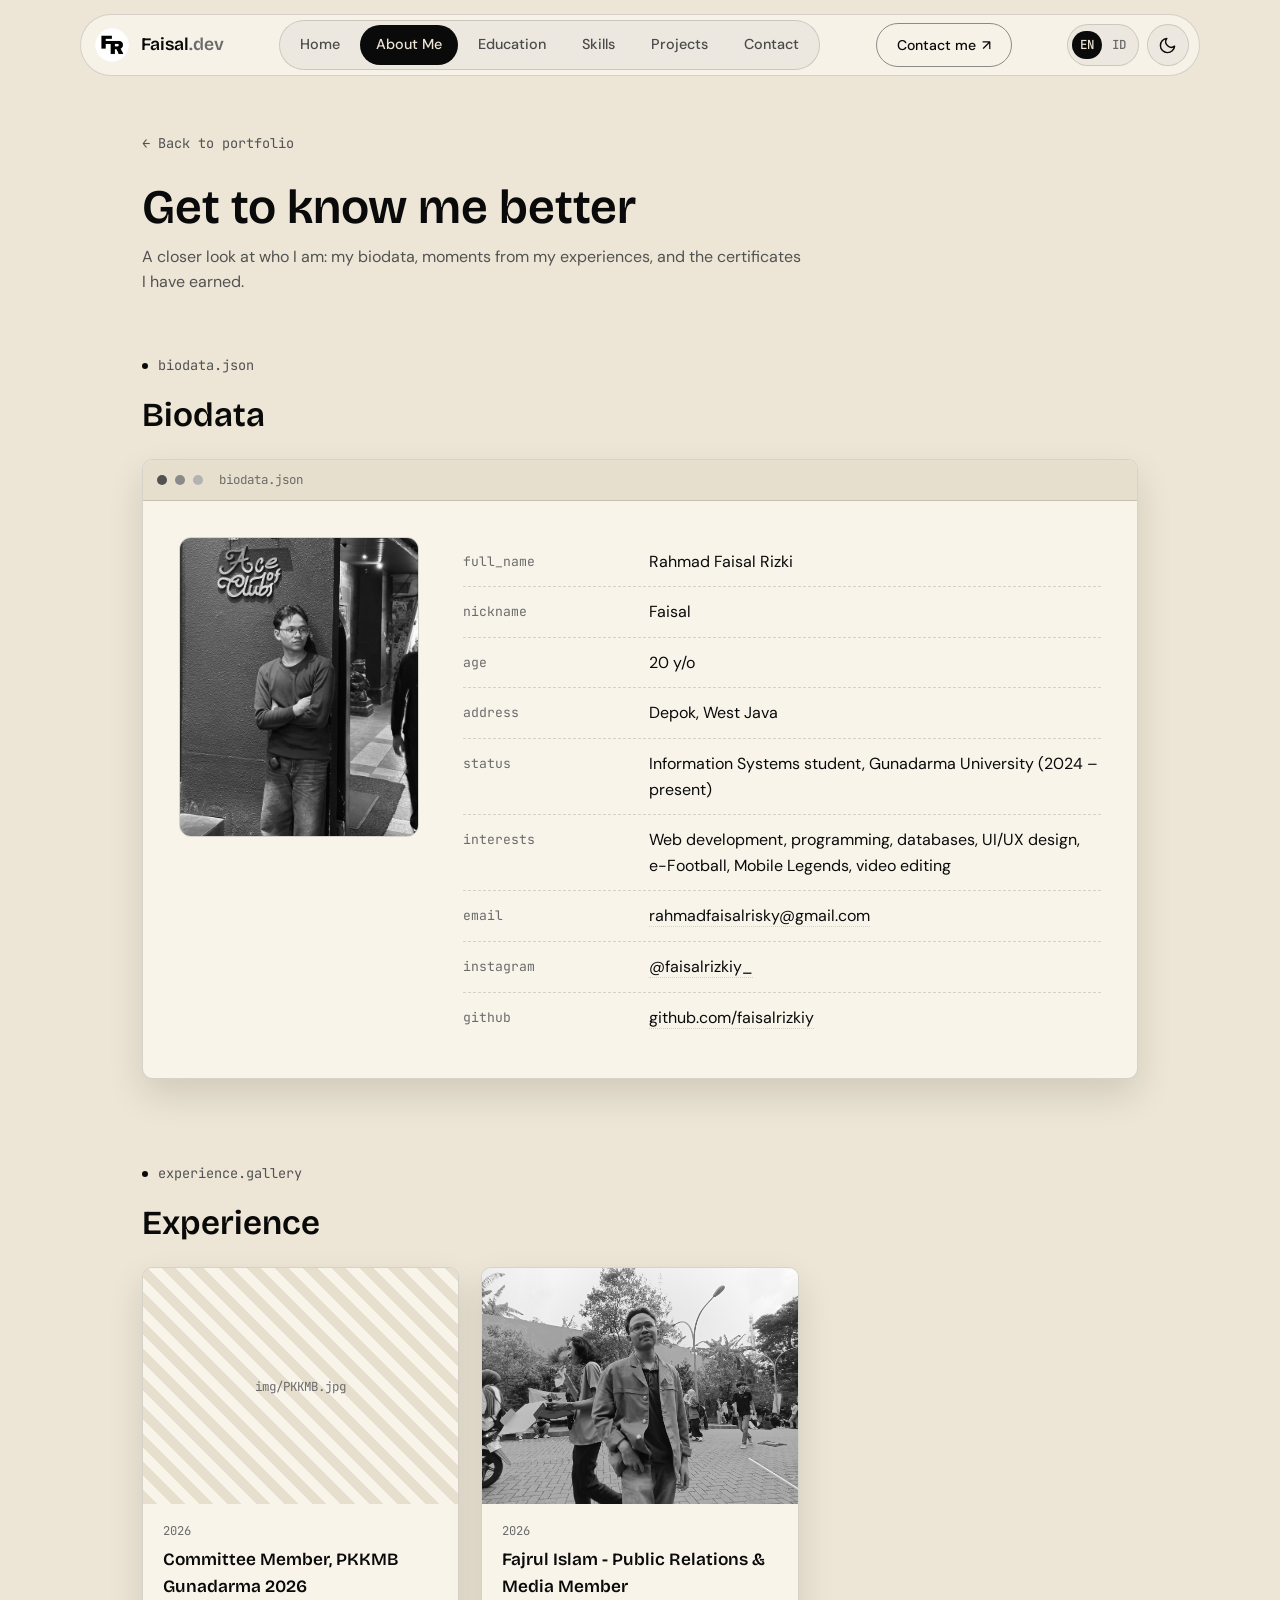
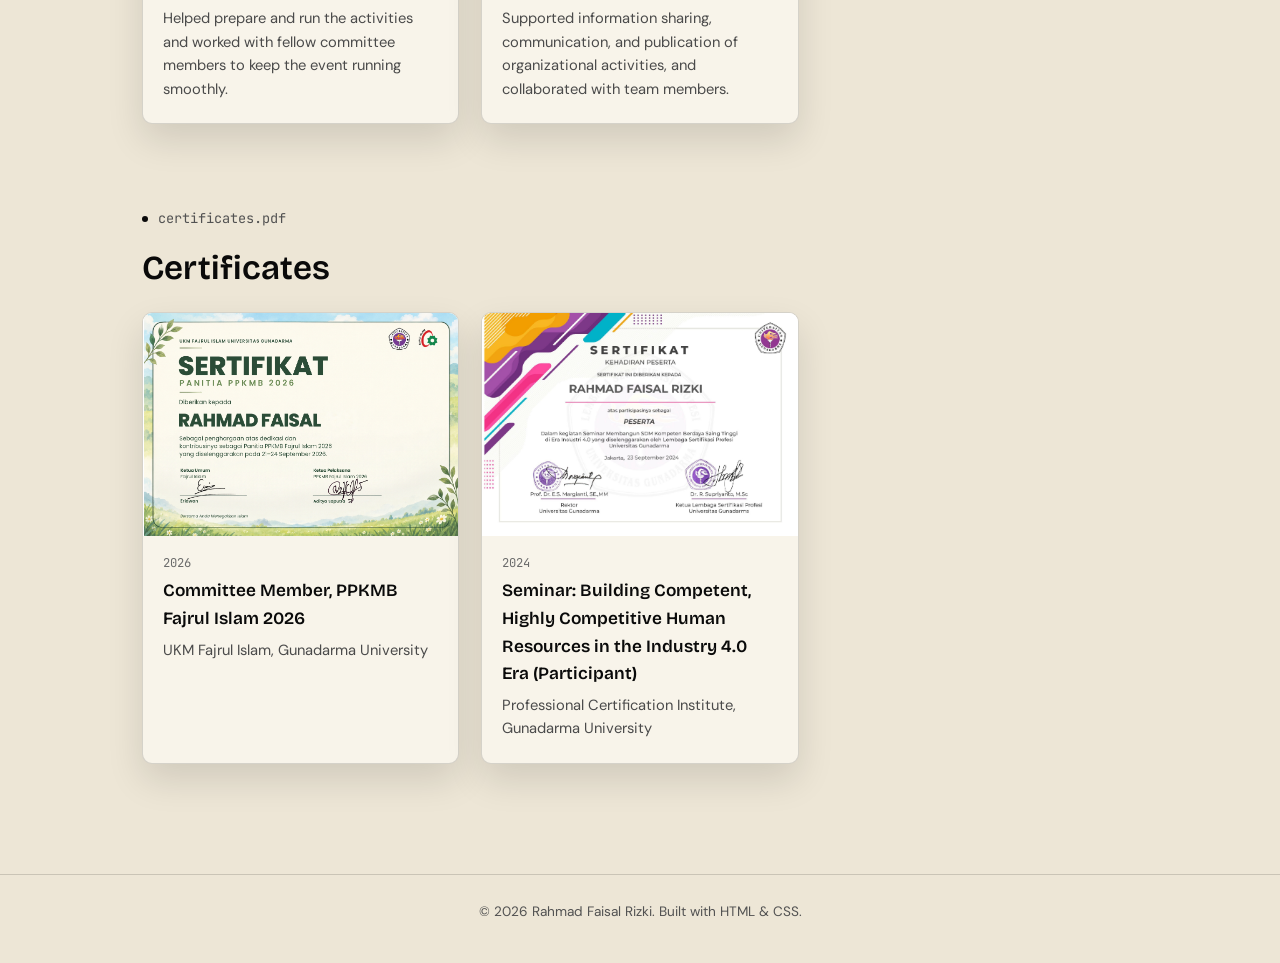
==== about.html @ e4a448b3 "Add files via upload" ====
<!DOCTYPE html>
<html lang="en" data-title-key="title.about">

<head>
    <meta charset="UTF-8">
    <meta name="viewport" content="width=device-width, initial-scale=1.0">
    <meta name="description"
        content="Get to know Rahmad Faisal Rizki better: biodata, experience photos, and certificates."
        data-i18n-content="meta.about">
    <title>About Faisal — Biodata, Experience &amp; Certificates</title>
    <link rel="preconnect" href="https://fonts.googleapis.com">
    <link rel="preconnect" href="https://fonts.gstatic.com" crossorigin>
    <link
        href="https://fonts.googleapis.com/css2?family=Bricolage+Grotesque:opsz,wght@12..96,600&family=DM+Sans:wght@400;500;600&family=JetBrains+Mono:wght@400;500&display=swap"
        rel="stylesheet">
    <link rel="icon" type="image/png" href="img/logo.png">
    <link rel="stylesheet" href="style.css">
    <script src="site.js"></script>
</head>

<body>
    <header id="siteHeader">
        <a href="index.html#home" class="logo" aria-label="Faisal.dev - back to home" data-i18n-aria="logo.homeAria">
            <img class="logo-mark" src="img/logo.png" alt="" width="38" height="38">
            <span class="logo-text">Faisal<span>.dev</span></span>
        </a>
        <nav id="siteNav" aria-label="Main navigation" data-i18n-aria="nav.aria">
            <ul>
                <li><a href="index.html#home" data-i18n="nav.home">Home</a></li>
                <li><a href="index.html#about" class="active" data-i18n="nav.about">About Me</a></li>
                <li><a href="index.html#education" data-i18n="nav.education">Education</a></li>
                <li><a href="index.html#skills" data-i18n="nav.skills">Skills</a></li>
                <li><a href="index.html#projects" data-i18n="nav.projects">Projects</a></li>
                <li><a href="index.html#contact" data-i18n="nav.contact">Contact</a></li>
            </ul>
        </nav>
        <a href="index.html#contact" class="nav-cta" data-i18n="nav.cta">Contact me <span
                aria-hidden="true">&#8599;</span></a>
        <div class="header-tools">
            <button type="button" class="tool-btn lang-btn" id="langToggle" aria-label="Switch language"
                data-i18n-aria="lang.aria"><span data-l="en">EN</span><span data-l="id">ID</span></button>
            <button type="button" class="tool-btn theme-btn" id="themeToggle" aria-label="Switch theme"><svg
                    class="i-moon" viewBox="0 0 24 24" aria-hidden="true">
                    <path d="M21 12.8A9 9 0 1 1 11.2 3a7 7 0 0 0 9.8 9.8z" />
                </svg><svg class="i-sun" viewBox="0 0 24 24" aria-hidden="true">
                    <circle cx="12" cy="12" r="4" />
                    <path
                        d="M12 2v2M12 20v2M4.9 4.9l1.4 1.4M17.7 17.7l1.4 1.4M2 12h2M20 12h2M4.9 19.1l1.4-1.4M17.7 6.3l1.4-1.4" />
                </svg></button>
        </div>
        <button class="nav-toggle" id="navToggle" aria-label="Open menu" data-i18n-aria="nav.menu" aria-expanded="false"
            aria-controls="siteNav">
            <span></span><span></span><span></span>
        </button>
        <span class="scroll-progress" id="scrollProgress" aria-hidden="true"></span>
    </header>

    <main class="page-wrap">
        <a class="back-link" href="index.html#about" data-i18n="about.back">&#8592; Back to portfolio</a>
        <h1 class="page-title" data-i18n="page.title">Get to know me better</h1>
        <p class="page-sub" data-i18n="page.sub">A closer look at who I am: my biodata, moments from my experiences, and
            the certificates I have earned.</p>

        <!-- BIODATA -->
        <section id="biodata" class="page-block">
            <div class="section-head"><span class="dot"></span> biodata.json</div>
            <h2 class="section-title">Biodata</h2>

            <div class="editor-card bio-card">
                <div class="editor-bar">
                    <span class="traffic red"></span>
                    <span class="traffic yellow"></span>
                    <span class="traffic green"></span>
                    <span class="filename">biodata.json</span>
                </div>
                <div class="card-body">
                    <div class="bio-photo">
                        <img src="img/mehmed4.jpg" alt="Photo of Faisal Rizki" data-i18n-alt="about.photoAlt"
                            width="240" height="300" loading="lazy" decoding="async">
                    </div>
                    <dl class="bio-list">
                        <div class="bio-row">
                            <dt>full_name</dt>
                            <dd>Rahmad Faisal Rizki</dd>
                        </div>
                        <div class="bio-row">
                            <dt>nickname</dt>
                            <dd>Faisal</dd>
                        </div>
                        <div class="bio-row">
                            <dt>age</dt>
                            <dd data-i18n="bio.age">20 y/o</dd>
                        </div>
                        <div class="bio-row">
                            <dt>address</dt>
                            <dd data-i18n="bio.address">Depok, West Java</dd>
                        </div>
                        <div class="bio-row">
                            <dt>status</dt>
                            <dd data-i18n="bio.status">Information Systems student, Gunadarma University (2024 &ndash;
                                present)</dd>
                        </div>
                        <div class="bio-row">
                            <dt>interests</dt>
                            <dd data-i18n="bio.interests">Web development, programming, databases, UI/UX design,
                                e-Football, Mobile Legends, video editing</dd>
                        </div>
                        <div class="bio-row">
                            <dt>email</dt>
                            <dd><a href="mailto:rahmadfaisalrisky@gmail.com">rahmadfaisalrisky@gmail.com</a></dd>
                        </div>
                        <div class="bio-row">
                            <dt>instagram</dt>
                            <dd><a href="https://www.instagram.com/faisalrizkiy_/" target="_blank"
                                    rel="noopener">@faisalrizkiy_</a></dd>
                        </div>
                        <div class="bio-row">
                            <dt>github</dt>
                            <dd><a href="https://github.com/faisalrizkiy" target="_blank"
                                    rel="noopener">github.com/faisalrizkiy</a></dd>
                        </div>
                    </dl>
                </div>
            </div>
        </section>

        <!-- PENGALAMAN (FOTO) -->
        <section id="experience" class="page-block">
            <div class="section-head"><span class="dot"></span> experience.gallery</div>
            <h2 class="section-title" data-i18n="exp.title">Experience</h2>

            <div class="gallery-grid">
                <article class="editor-card exp-card">
                    <button class="shot" type="button">
                        <img src="img/PKKMB.jpg" alt="Experience 1" data-i18n-alt="exp1.alt" loading="lazy"
                            decoding="async">
                    </button>
                    <div class="exp-info">
                        <div class="exp-year">2026</div>
                        <h3 data-i18n="exp1.title">Panitia PKKMB Gunadarma 2026</h3>
                        <p data-i18n="exp1.desc">Membantu persiapan dan pelaksanaan kegiatan serta bekerja sama dengan
                            anggota panitia untuk mendukung kelancaran acara.</p>
                    </div>
                </article>

                <article class="editor-card exp-card">
                    <button class="shot" type="button">
                        <img src="img/humed.jpg" alt="Experience 2" data-i18n-alt="exp2.alt" loading="lazy"
                            decoding="async">
                    </button>
                    <div class="exp-info">
                        <div class="exp-year">2026</div>
                        <h3 data-i18n="exp2.title">Fajrul Islam - Public Relations & Media Member</h3>
                        <p data-i18n="exp2.desc">Supported information sharing, communication, and publication of
                            organizational activities, and collaborated with team members.</p>
                    </div>
                </article>

                <!-- <article class="editor-card exp-card">
                    <button class="shot" type="button">
                        <img src="img/panitia-seminar.jpg" alt="Experience 4" data-i18n-alt="exp4.alt" loading="lazy"
                            decoding="async">
                    </button>
                    <div class="exp-info">
                        <div class="exp-year">2026</div>
                        <h3 data-i18n="exp4.title">Judul dalam bahasa Inggris</h3>
                        <p data-i18n="exp4.desc">Deskripsi dalam bahasa Inggris</p>
                    </div>
                </article> -->

            </div>
        </section>

        <!-- SERTIFIKAT -->
        <section id="certificates" class="page-block">
            <div class="section-head"><span class="dot"></span> certificates.pdf</div>
            <h2 class="section-title" data-i18n="cert.title">Certificates</h2>

            <div class="cert-grid">
                <article class="editor-card cert-card">
                    <button class="shot" type="button">
                        <img src="img/sertifikat1.jpg" alt="Certificate 1" data-i18n-alt="cert1.alt" loading="lazy"
                            decoding="async">
                    </button>
                    <div class="exp-info">
                        <div class="exp-year">2026</div>
                        <h3 data-i18n="cert1.title">Committee Member, PPKMB Fajrul Islam 2026</h3>
                        <p data-i18n="cert1.issuer">UKM Fajrul Islam, Gunadarma University</p>
                    </div>
                </article>

                <article class="editor-card cert-card">
                    <button class="shot" type="button">
                        <img src="img/sertifikat2.jpg" alt="Certificate 2" data-i18n-alt="cert2.alt" loading="lazy"
                            decoding="async">
                    </button>
                    <div class="exp-info">
                        <div class="exp-year">2024</div>
                        <h3 data-i18n="cert2.title">Seminar: Building Competent, Highly Competitive Human Resources in
                            the Industry 4.0 Era (Participant)</h3>
                        <p data-i18n="cert2.issuer">Professional Certification Institute, Gunadarma University</p>
                    </div>
                </article>

                <!-- <article class="editor-card cert-card">
                    <button class="shot" type="button">
                        <img src="img/sertifikat3.jpg" alt="Certificate 3" data-i18n-alt="cert3.alt" loading="lazy"
                            decoding="async">
                    </button>
                    <div class="exp-info">
                        <div class="exp-year">2025</div>
                        <h3 data-i18n="cert3.title">Nama sertifikat (Inggris)</h3>
                        <p data-i18n="cert3.issuer">Penerbit (Inggris)</p>
                    </div>
                </article> -->

            </div>
        </section>
    </main>

    <!-- Lightbox: klik foto untuk memperbesar -->
    <div class="lightbox" id="lightbox" role="dialog" aria-modal="true" aria-label="Image preview"
        data-i18n-aria="lightbox.aria">
        <button class="lightbox-close" id="lightboxClose" type="button" aria-label="Close preview"
            data-i18n-aria="lightbox.close">&times;</button>
        <img id="lightboxImg" src="" alt="">
        <p class="lightbox-caption" id="lightboxCaption"></p>
    </div>

    <footer data-i18n="footer.text">
        &copy; 2026 Rahmad Faisal Rizki. Built with HTML &amp; CSS.
    </footer>

    <script>
        const header = document.getElementById('siteHeader');
        const navToggle = document.getElementById('navToggle');
        const siteNav = document.getElementById('siteNav');
        const progress = document.getElementById('scrollProgress');

        function closeMenu() {
            siteNav.classList.remove('open');
            navToggle.setAttribute('aria-expanded', 'false');
        }

        navToggle.addEventListener('click', () => {
            const isOpen = siteNav.classList.toggle('open');
            navToggle.setAttribute('aria-expanded', isOpen);
        });
        document.addEventListener('click', e => {
            if (!header.contains(e.target)) closeMenu();
        });

        // header berubah saat scroll + garis progress
        let ticking = false;
        function update() {
            ticking = false;
            const y = window.scrollY;
            const max = document.documentElement.scrollHeight - window.innerHeight;
            header.classList.toggle('scrolled', y > 20);
            progress.style.transform = 'scaleX(' + (max > 0 ? Math.min(y / max, 1) : 0) + ')';
        }
        window.addEventListener('scroll', () => {
            if (ticking) return;
            ticking = true;
            requestAnimationFrame(update);
        }, { passive: true });
        update();

        // kalau foto/sertifikat belum diupload, tampilkan kotak kosong dengan nama file
        document.querySelectorAll('.shot img').forEach(img => {
            const mark = () => {
                img.parentElement.dataset.file = img.getAttribute('src'); // tampilkan path yang dicari
                img.parentElement.classList.add('is-empty');
            };
            img.addEventListener('error', mark);
            if (img.complete && img.naturalWidth === 0) mark();
        });

        // lightbox
        const lightbox = document.getElementById('lightbox');
        const lightboxImg = document.getElementById('lightboxImg');
        const lightboxCaption = document.getElementById('lightboxCaption');
        let lastFocus = null;

        function openLightbox(btn) {
            if (btn.classList.contains('is-empty')) return;
            lastFocus = btn;
            const pic = btn.querySelector('img');
            lightboxImg.src = pic.currentSrc || pic.src;
            lightboxImg.alt = pic.alt;
            lightboxCaption.textContent = pic.alt;
            lightbox.classList.add('open');
            document.getElementById('lightboxClose').focus();
        }

        function closeLightbox() {
            lightbox.classList.remove('open');
            lightboxImg.src = '';
            if (lastFocus) lastFocus.focus();
        }

        document.querySelectorAll('.shot').forEach(btn => btn.addEventListener('click', () => openLightbox(btn)));
        document.getElementById('lightboxClose').addEventListener('click', closeLightbox);
        lightbox.addEventListener('click', e => { if (e.target === lightbox) closeLightbox(); });
        document.addEventListener('keydown', e => {
            if (e.key === 'Escape') { closeLightbox(); closeMenu(); }
        });

        // label tombol foto/sertifikat mengikuti bahasa
        document.addEventListener('site:langchange', () => {
            document.querySelectorAll('.shot').forEach(btn => {
                const key = btn.closest('.cert-card') ? 'shot.viewCert' : 'shot.viewPhoto';
                btn.setAttribute('aria-label', Site.t(key) + ' ' + btn.querySelector('img').alt);
            });
        });

        // animasi muncul saat di-scroll (dilewati jika reduced motion)
        const reduceMotion = window.matchMedia('(prefers-reduced-motion: reduce)').matches;
        if (!reduceMotion && 'IntersectionObserver' in window) {
            const targets = [
                { sel: '.page-block .section-head', dir: 'up' },
                { sel: '.page-block .section-title', dir: 'up' },
                { sel: '.bio-card', dir: 'up' },
                { sel: '.exp-card', dir: 'up', gap: 100 },
                { sel: '.cert-card', dir: 'up', gap: 100 }
            ];
            const offsets = { up: ['0px', '36px'] };
            const io = new IntersectionObserver(entries => {
                entries.forEach(entry => {
                    if (!entry.isIntersecting) return;
                    entry.target.classList.add('is-visible');
                    io.unobserve(entry.target);
                });
            }, { threshold: 0.12, rootMargin: '0px 0px -6% 0px' });

            targets.forEach(({ sel, dir, gap = 0 }) => {
                document.querySelectorAll(sel).forEach(el => {
                    const group = [...el.parentElement.children].filter(c => c.matches(sel));
                    const delay = Math.min(group.indexOf(el), 8) * gap;
                    el.style.setProperty('--rx', offsets[dir][0]);
                    el.style.setProperty('--ry', offsets[dir][1]);
                    el.style.setProperty('--reveal-delay', delay + 'ms');
                    el.classList.add('reveal');
                    io.observe(el);
                });
            });
        }
    </script>
</body>

</html>
---- style.css ----
/* ---------------------------------------------
   Tokens + tema (dark = bawaan, light lewat data-theme di <html>)
--------------------------------------------- */
:root {
    --c-300: #b3b3b3;
    --c-500: #8a8a8a;
    --c-700: #525252;

    --font-display: "Bricolage Grotesque", "Segoe UI", sans-serif;
    --font-body: "DM Sans", "Segoe UI", sans-serif;
    --font-mono: "JetBrains Mono", ui-monospace, monospace;

    /* DARK */
    color-scheme: dark;
    --page-bg: #070707;
    --page-ink: #ede6d6;
    --page-muted: #9a9a9a;
    --page-line: rgba(237, 230, 214, 0.28);
    --page-ring: rgba(237, 230, 214, 0.16);
    --bg-elevated: #1b1b1b;
    --bg-panel: #121212;
    --text: #ede6d6;
    --text-muted: #b3b3b3;
    --text-dim: #8a8a8a;
    --accent: #ede6d6;
    --on-accent: #000000;
    --accent-dim: rgba(237, 230, 214, 0.14);
    --border: rgba(237, 230, 214, 0.14);
    --border-strong: #8a8a8a;
    --icon: #b3b3b3;
    --soft: rgba(237, 230, 214, 0.05);
    --soft-hover: rgba(237, 230, 214, 0.09);
    --header-bg: rgba(10, 10, 10, 0.82);
    --header-bg-scrolled: rgba(10, 10, 10, 0.94);
    --header-edge: rgba(237, 230, 214, 0.22);
    --card-shadow: 0 16px 36px rgba(0, 0, 0, 0.35);
    --hero-fade: #070707;
}

:root[data-theme="light"] {
    color-scheme: light;
    --page-bg: #ede6d6;
    --page-ink: #0a0a0a;
    --page-muted: #525252;
    --page-line: rgba(0, 0, 0, 0.3);
    --page-ring: rgba(0, 0, 0, 0.15);
    --bg-elevated: #e6dfcd;
    --bg-panel: #f8f4ea;
    --text: #0a0a0a;
    --text-muted: #4a4a4a;
    --text-dim: #6b6b6b;
    --accent: #0a0a0a;
    --on-accent: #ede6d6;
    --accent-dim: rgba(0, 0, 0, 0.16);
    --border: rgba(0, 0, 0, 0.14);
    --icon: #525252;
    --soft: rgba(0, 0, 0, 0.04);
    --soft-hover: rgba(0, 0, 0, 0.07);
    --header-bg: rgba(248, 244, 234, 0.86);
    --header-bg-scrolled: rgba(248, 244, 234, 0.96);
    --header-edge: rgba(0, 0, 0, 0.22);
    --card-shadow: 0 16px 36px rgba(0, 0, 0, 0.12);
    --hero-fade: #000000;
}

/* ---------------------------------------------
   Reset & dasar
--------------------------------------------- */
*,
html,
body {
    margin: 0;
    padding: 0;
    box-sizing: border-box;
}

html {
    scroll-behavior: smooth;
}

@media (prefers-reduced-motion: reduce) {
    html {
        scroll-behavior: auto;
    }
    *, *::before, *::after {
        animation-duration: 0.001ms !important;
        animation-iteration-count: 1 !important;
        transition-duration: 0.001ms !important;
    }
}

body {
    background-color: var(--page-bg);
    color: var(--page-ink);
    transition: background-color 0.3s ease, color 0.3s ease;
    font-family: var(--font-body);
    line-height: 1.6;
    overflow-x: hidden;
}

a {
    color: var(--text);
    text-decoration: none;
}

li {
    list-style-type: none;
}

img {
    max-width: 100%;
    display: block;
}

section {
    scroll-margin-top: 100px;
}

/* teks yang diblok: huruf hitam di atas highlight abu terang
   (latar harus terang, kalau tidak huruf hitam tidak terbaca di kotak gelap) */
::selection {
    background: var(--c-300);
    color: #000;
}

::-moz-selection {
    background: var(--c-300);
    color: #000;
}

:focus-visible {
    outline: 2px solid var(--c-500);
    outline-offset: 3px;
}

/* ---------------------------------------------
   Header / Nav (kapsul melayang)
--------------------------------------------- */
header {
    position: fixed;
    top: 14px;
    left: 50%;
    transform: translateX(-50%);
    z-index: 100;
    width: min(1120px, calc(100% - 28px));
    height: 62px;
    display: flex;
    align-items: center;
    justify-content: space-between;
    gap: 16px;
    padding: 0 10px 0 12px;
    background: var(--header-bg);
    backdrop-filter: blur(10px);
    -webkit-backdrop-filter: blur(10px);
    border: 1px solid var(--border);
    border-radius: 999px;
    transition: background 0.3s ease, box-shadow 0.3s ease, border-color 0.3s ease;
    animation: header-in 0.7s cubic-bezier(0.22, 1, 0.36, 1) backwards;
}

@keyframes header-in {
    from {
        opacity: 0;
        transform: translate(-50%, -24px);
    }
    to {
        opacity: 1;
        transform: translate(-50%, 0);
    }
}

header.scrolled {
    background: var(--header-bg-scrolled);
    border-color: var(--header-edge);
    box-shadow: 0 12px 40px rgba(0, 0, 0, 0.55);
}

/* garis progress scroll di tepi bawah */
.scroll-progress {
    position: absolute;
    left: 32px;
    right: 32px;
    bottom: 0;
    height: 2px;
    background: var(--accent);
    border-radius: 2px;
    transform: scaleX(0);
    transform-origin: left;
    opacity: 0.8;
    pointer-events: none;
}

.logo {
    display: flex;
    align-items: center;
    gap: 10px;
    font-family: var(--font-display);
    font-weight: 600;
    font-size: 1.1rem;
    color: var(--text);
}

.logo-mark {
    width: 38px;
    height: 38px;
    display: block;
    object-fit: contain;
    transition: transform 0.35s ease;
    animation: logo-pop 0.7s cubic-bezier(0.34, 1.56, 0.64, 1) 0.3s backwards;
}

@keyframes logo-pop {
    from {
        opacity: 0;
        transform: scale(0.5) rotate(-20deg);
    }
    to {
        opacity: 1;
        transform: scale(1) rotate(0);
    }
}

.logo:hover .logo-mark {
    transform: rotate(-12deg) scale(1.06);
}

.logo-text span {
    color: var(--text-dim);
}

nav ul {
    display: flex;
    gap: 4px;
    padding: 4px;
    background: var(--soft);
    border: 1px solid var(--border);
    border-radius: 999px;
}

nav a {
    display: block;
    padding: 8px 16px;
    border-radius: 999px;
    font-size: 0.9rem;
    font-weight: 500;
    color: var(--text-muted);
    transition: color 0.25s ease, background 0.25s ease;
}

nav a:hover,
nav a:focus-visible {
    color: var(--text);
    background: var(--soft-hover);
}

nav a.active {
    background: var(--accent);
    color: var(--on-accent);
}

.nav-cta {
    display: inline-flex;
    align-items: center;
    gap: 6px;
    padding: 10px 20px;
    border: 1px solid var(--border-strong);
    border-radius: 999px;
    font-size: 0.88rem;
    font-weight: 500;
    white-space: nowrap;
    transition: background 0.25s ease, color 0.25s ease, border-color 0.25s ease;
}

.nav-cta:hover,
.nav-cta:focus-visible {
    background: var(--accent);
    color: var(--on-accent);
    border-color: var(--accent);
}

.nav-toggle {
    display: none;
    flex-direction: column;
    justify-content: center;
    align-items: center;
    gap: 5px;
    width: 42px;
    height: 42px;
    background: var(--soft);
    border: 1px solid var(--border);
    border-radius: 50%;
    cursor: pointer;
}

.nav-toggle span {
    width: 18px;
    height: 2px;
    background: var(--text);
    border-radius: 2px;
    transition: transform 0.3s ease, opacity 0.2s ease;
}

.nav-toggle[aria-expanded="true"] span:nth-child(1) { transform: translateY(7px) rotate(45deg); }
.nav-toggle[aria-expanded="true"] span:nth-child(2) { opacity: 0; }
.nav-toggle[aria-expanded="true"] span:nth-child(3) { transform: translateY(-7px) rotate(-45deg); }

@media (max-width: 980px) {
    .header-tools {
        margin-left: auto;
    }

    .nav-cta {
        display: none;
    }

    .nav-toggle {
        display: flex;
    }

    nav {
        position: absolute;
        top: calc(100% + 10px);
        left: 0;
        right: 0;
        padding: 10px;
        background: var(--header-bg-scrolled);
        border: 1px solid var(--border);
        border-radius: 24px;
        box-shadow: 0 20px 50px rgba(0, 0, 0, 0.6);
        opacity: 0;
        visibility: hidden;
        transform: translateY(-8px) scale(0.98);
        transition: opacity 0.25s ease, transform 0.25s ease, visibility 0.25s;
    }

    nav.open {
        opacity: 1;
        visibility: visible;
        transform: none;
    }

    nav ul {
        flex-direction: column;
        gap: 2px;
        padding: 0;
        background: none;
        border: none;
        border-radius: 0;
    }

    nav a {
        padding: 14px 18px;
        border-radius: 14px;
        font-size: 1rem;
    }
}

/* ---------------------------------------------
   Home (foto latar hitam-putih)
--------------------------------------------- */
.home {
    /* hero selalu gelap (foto), jadi warnanya tidak ikut tema */
    --text: #ede6d6;
    --text-muted: #b3b3b3;
    --accent: #ede6d6;
    --on-accent: #000000;
    min-height: 100vh;
    display: flex;
    align-items: flex-end;
    /* warna hitam + blend luminosity = foto jadi hitam-putih */
    background-color: #000;
    background-image:
        linear-gradient(180deg, rgba(0, 0, 0, 0.35) 0%, rgba(0, 0, 0, 0.6) 55%, var(--hero-fade) 100%),
        url('img/mehmed1.jpg');
    background-blend-mode: normal, luminosity;
    background-size: cover;
    background-position: center;
}

.home-inner {
    max-width: 720px;
    padding: 0 6% 70px;
}

.home-inner > * {
    animation: rise 0.8s cubic-bezier(0.22, 1, 0.36, 1) backwards;
}

.home-inner > .name { animation-delay: 0.15s; }
.home-inner > .role { animation-delay: 0.35s; }
.home-inner > .text { animation-delay: 0.55s; }

@keyframes rise {
    from {
        opacity: 0;
        transform: translateY(18px);
    }
    to {
        opacity: 1;
        transform: translateY(0);
    }
}

.name {
    color: var(--text);
    font-family: var(--font-display);
    font-weight: 600;
    font-size: clamp(2.2rem, 5vw, 3.5rem);
    letter-spacing: -0.01em;
    line-height: 1.1;
}

.role {
    margin: 14px 0 22px;
    color: var(--accent);
    font-family: var(--font-mono);
    font-size: 0.95rem;
}

.text {
    max-width: 62ch;
    color: var(--text-muted);
    font-size: 1.02rem;
}

/* ---------------------------------------------
   Pembungkus section & judul (di atas latar terang)
--------------------------------------------- */
.hero,
.education,
.skills,
.projects,
.contact {
    max-width: 1200px;
    margin: 0 auto;
}

.education,
.skills,
.projects,
.contact {
    padding: 40px 8% 110px;
}

.contact {
    padding-bottom: 130px;
}

.section-head {
    display: inline-flex;
    align-items: center;
    gap: 10px;
    font-family: var(--font-mono);
    font-size: 0.85rem;
    color: var(--page-muted);
    margin-bottom: 18px;
}

.section-head .dot {
    width: 6px;
    height: 6px;
    border-radius: 50%;
    background: var(--page-ink);
}

.section-title {
    font-family: var(--font-display);
    font-weight: 600;
    font-size: clamp(1.6rem, 3vw, 2.1rem);
    margin-bottom: 22px;
    line-height: 1.25;
    color: var(--page-ink);
}

/* ---------------------------------------------
   Kotak gelap (dipakai bersama)
   Warna teks diset di sini supaya semua judul di dalamnya terbaca
--------------------------------------------- */
.editor-card,
.timeline-item,
.skill-item {
    background: var(--bg-panel);
    border: 1px solid var(--border);
    border-radius: 10px;
    color: var(--text);
    box-shadow: var(--card-shadow);
}

.editor-card {
    overflow: hidden;
}

.editor-bar {
    display: flex;
    align-items: center;
    gap: 8px;
    padding: 10px 14px;
    background: var(--bg-elevated);
    border-bottom: 1px solid var(--border);
}

.traffic {
    width: 10px;
    height: 10px;
    border-radius: 50%;
    display: inline-block;
}

.traffic.red { background: var(--c-700); }
.traffic.yellow { background: var(--c-500); }
.traffic.green { background: var(--c-300); }

.editor-bar .filename {
    margin-left: 8px;
    font-family: var(--font-mono);
    font-size: 0.78rem;
    color: var(--text-dim);
}

.editor-card .card-body {
    padding: 28px;
}

/* ---------------------------------------------
   About
--------------------------------------------- */
.hero {
    display: flex;
    align-items: center;
    justify-content: space-between;
    gap: 60px;
    padding: 110px 8%;
}

.hero-content {
    width: 100%;
}

.editor-card .about-body {
    display: flex;
    align-items: center;
    justify-content: space-between;
    gap: 50px;
    padding: 40px;
}

.about-text {
    flex: 1;
}

.about-text h1 {
    font-family: var(--font-display);
    font-weight: 600;
    font-size: 1.5rem;
    margin-bottom: 14px;
}

.about-text p {
    color: var(--text-muted);
    font-size: 1rem;
}

.hero-image {
    flex: 0 0 auto;
    display: flex;
    flex-direction: column;
    align-items: center;
    gap: 26px;
}

.hero-image img {
    width: 300px;
    height: 300px;
    object-fit: cover;
    object-position: center 20%;
    border-radius: 50%;
    filter: grayscale(100%);
    transition: filter 0.5s ease;
    border: 1px solid var(--border);
}

.hero-image img:hover {
    filter: grayscale(0%);
}

.socials {
    display: flex;
    gap: 12px;
}

.socials a {
    width: 46px;
    height: 46px;
    display: grid;
    place-items: center;
    border: 1px solid var(--border);
    border-radius: 50%;
    background: var(--bg-elevated);
    color: var(--text-muted);
    transition: transform 0.25s ease, background 0.25s ease, color 0.25s ease, border-color 0.25s ease;
}

.socials a:hover,
.socials a:focus-visible {
    background: var(--accent);
    color: var(--on-accent);
    border-color: var(--accent);
    transform: translateY(-3px);
}

.socials svg {
    width: 20px;
    height: 20px;
    fill: none;
    stroke: currentColor;
    stroke-width: 1.8;
    stroke-linecap: round;
    stroke-linejoin: round;
}

/* ---------------------------------------------
   Pendidikan (timeline)
--------------------------------------------- */
.timeline {
    position: relative;
    max-width: 760px;
    padding-left: 34px;
}

.timeline::before {
    content: "";
    position: absolute;
    left: 6px;
    top: 8px;
    bottom: 8px;
    width: 1px;
    background: var(--page-line);
}

.timeline-item {
    position: relative;
    padding: 22px 26px;
    margin-bottom: 20px;
    transition: border-color 0.25s ease, transform 0.25s ease;
}

.timeline-item:last-child {
    margin-bottom: 0;
}

.timeline-item:hover {
    border-color: var(--c-500);
    transform: translateX(4px);
}

.timeline-item::before {
    content: "";
    position: absolute;
    left: -34px;
    top: 28px;
    width: 13px;
    height: 13px;
    border-radius: 50%;
    background: var(--page-bg);
    border: 2px solid var(--page-ink);
}

.timeline-item.current::before {
    background: var(--page-ink);
    box-shadow: 0 0 0 4px var(--page-ring);
}

.tl-year {
    font-family: var(--font-mono);
    font-size: 0.8rem;
    color: var(--text-dim);
    display: flex;
    align-items: center;
    gap: 8px;
}

.tl-badge {
    font-size: 0.7rem;
    padding: 1px 8px;
    border-radius: 20px;
    border: 1px solid var(--c-500);
    color: var(--text);
}

.tl-title {
    font-family: var(--font-display);
    font-weight: 600;
    font-size: 1.15rem;
    margin: 6px 0 2px;
}

.tl-place {
    display: flex;
    align-items: center;
    gap: 8px;
    color: var(--text-muted);
    font-size: 0.95rem;
}

.tl-place svg {
    width: 16px;
    height: 16px;
    flex-shrink: 0;
    stroke: var(--text-dim);
}

.tl-desc {
    margin-top: 8px;
    color: var(--text-dim);
    font-size: 0.92rem;
}

/* ---------------------------------------------
   Skill (icon)
--------------------------------------------- */
.skill-group {
    margin-bottom: 34px;
}

.skill-group-title {
    font-family: var(--font-mono);
    font-size: 0.85rem;
    color: var(--page-muted);
    margin-bottom: 14px;
}

.skill-group-title .kw {
    color: var(--page-ink);
}

.skill-grid {
    display: grid;
    grid-template-columns: repeat(auto-fill, minmax(118px, 1fr));
    gap: 14px;
}

.skill-item {
    display: flex;
    flex-direction: column;
    align-items: center;
    gap: 12px;
    padding: 22px 10px 16px;
    transition: border-color 0.25s ease, transform 0.25s ease, background 0.25s ease;
}

.skill-item:hover {
    border-color: var(--c-500);
    background: var(--bg-elevated);
    transform: translateY(-4px);
}

.skill-item i {
    font-size: 2.4rem;
    line-height: 1;
    color: var(--icon);
    transition: color 0.25s ease;
}

.skill-item:hover i {
    color: var(--text);
}

.skill-item span {
    font-size: 0.85rem;
    color: var(--text-muted);
    text-align: center;
}

/* ---------------------------------------------
   Project
--------------------------------------------- */
.project-grid {
    display: grid;
    grid-template-columns: repeat(auto-fill, minmax(min(100%, 340px), 520px));
    gap: 22px;
}

.project-card {
    display: flex;
    flex-direction: column;
    transition: border-color 0.25s ease, transform 0.25s ease;
}

.project-card:hover {
    border-color: var(--c-500);
    transform: translateY(-4px);
}

.project-card .card-body {
    display: flex;
    flex-direction: column;
    flex: 1;
    padding: 24px;
}

.project-top {
    display: flex;
    align-items: center;
    justify-content: space-between;
    margin-bottom: 16px;
}

.project-icon {
    width: 46px;
    height: 46px;
    display: grid;
    place-items: center;
    border-radius: 10px;
    background: var(--bg-elevated);
    border: 1px solid var(--border);
}

.project-icon svg {
    width: 24px;
    height: 24px;
    stroke: var(--text);
}

.project-status {
    font-family: var(--font-mono);
    font-size: 0.72rem;
    padding: 3px 10px;
    border-radius: 20px;
    border: 1px solid var(--c-700);
    color: var(--text-muted);
}

.project-status.live {
    border-color: var(--text-dim);
    color: var(--text);
}

.project-card h3 {
    font-family: var(--font-display);
    font-weight: 600;
    font-size: 1.2rem;
    margin-bottom: 8px;
}

.project-card p {
    color: var(--text-muted);
    font-size: 0.95rem;
    flex: 1;
}

.project-tags {
    display: flex;
    flex-wrap: wrap;
    gap: 8px;
    margin-top: 18px;
}

.project-tags li {
    font-family: var(--font-mono);
    font-size: 0.74rem;
    color: var(--text-dim);
    padding: 3px 10px;
    border: 1px solid var(--border);
    border-radius: 6px;
}

.project-links {
    display: flex;
    gap: 12px;
    margin-top: 22px;
}

.project-link {
    display: inline-flex;
    align-items: center;
    gap: 8px;
    padding: 10px 20px;
    border-radius: 999px;
    background: var(--accent);
    color: var(--on-accent);
    font-size: 0.9rem;
    font-weight: 600;
    transition: transform 0.2s ease, box-shadow 0.2s ease;
}

.project-link:hover,
.project-link:focus-visible {
    transform: translateY(-2px);
    box-shadow: 0 8px 22px var(--accent-dim);
}

/* ---------------------------------------------
   Contact (terminal)
--------------------------------------------- */
.terminal {
    max-width: 620px;
}

.terminal .card-body {
    padding: 30px 30px 34px;
}

.term-line {
    display: flex;
    gap: 10px;
    font-family: var(--font-mono);
    font-size: 0.95rem;
    padding: 7px 0;
    flex-wrap: wrap;
}

.term-line .prompt {
    color: var(--accent);
    flex-shrink: 0;
}

.term-line a {
    border-bottom: 1px dotted var(--border);
    transition: color 0.2s ease, border-color 0.2s ease;
}

.term-line a:hover,
.term-line a:focus-visible {
    color: var(--accent);
    border-color: var(--accent);
}

.cta-row {
    margin-top: 22px;
    display: flex;
    gap: 14px;
    flex-wrap: wrap;
}

.btn-primary {
    display: inline-flex;
    align-items: center;
    gap: 8px;
    background: var(--accent);
    color: var(--on-accent);
    font-weight: 600;
    padding: 11px 22px;
    border-radius: 8px;
    font-size: 0.95rem;
    transition: transform 0.2s ease, box-shadow 0.2s ease;
}

.btn-primary:hover,
.btn-primary:focus-visible {
    transform: translateY(-2px);
    box-shadow: 0 8px 22px var(--accent-dim);
}

footer {
    text-align: center;
    padding: 26px 6% 40px;
    color: var(--page-muted);
    font-size: 0.85rem;
    border-top: 1px solid var(--page-ring);
}

/* ---------------------------------------------
   Animasi
--------------------------------------------- */

/* Muncul saat di-scroll. Class .reveal ditambahkan lewat JS.
   Memakai animation (bukan transition) supaya efek hover kartu tetap jalan. */
.reveal:not(.is-visible) {
    opacity: 0;
    transform: translate3d(var(--rx, 0), var(--ry, 36px), 0);
}

.reveal.is-visible {
    animation: reveal-in 0.75s cubic-bezier(0.22, 1, 0.36, 1) var(--reveal-delay, 0ms) backwards;
}

@keyframes reveal-in {
    from {
        opacity: 0;
        transform: translate3d(var(--rx, 0), var(--ry, 36px), 0);
    }
    to {
        opacity: 1;
        transform: translate3d(0, 0, 0);
    }
}

/* About: dibuat lebih pelan */
#about .reveal.is-visible {
    animation-duration: 1.4s;
}

/* foto muncul sedikit setelah teks */
#about .hero-image.reveal.is-visible {
    animation-delay: 0.3s;
}

/* Titik "Ongoing" di timeline berdenyut (hanya transform + opacity, jadi ringan) */
.timeline-item.current::after {
    content: "";
    position: absolute;
    left: -34px;
    top: 28px;
    width: 17px;
    height: 17px;
    border-radius: 50%;
    background: var(--page-ink);
    pointer-events: none;
    animation: pulse-ring 2s ease-out infinite;
}

@keyframes pulse-ring {
    0% { transform: scale(1); opacity: 0.35; }
    70%, 100% { transform: scale(2.6); opacity: 0; }
}

@media (max-width: 700px) {
    .timeline-item.current::after {
        left: -28px;
    }
}

/* Badge "Online" dengan titik berkedip */
.project-status.live {
    display: inline-flex;
    align-items: center;
    gap: 7px;
}

.project-status.live::before {
    content: "";
    width: 6px;
    height: 6px;
    border-radius: 50%;
    background: var(--text);
    animation: blink-soft 1.6s ease-in-out infinite;
}

@keyframes blink-soft {
    0%, 100% { opacity: 1; }
    50% { opacity: 0.25; }
}

/* Kursor terminal */
.cursor {
    display: inline-block;
    width: 0.6em;
    height: 1.1em;
    background: var(--accent);
    transform: translateY(0.15em);
    animation: blink 1s steps(1) infinite;
}

@keyframes blink {
    50% { opacity: 0; }
}

/* Kursor tidak berkedip saat sedang mengetik/menghapus */
.cursor.is-typing {
    animation: none;
    opacity: 1;
}

.role .cursor {
    margin-left: 2px;
}

/* Teks tersembunyi untuk pembaca layar */
.sr-only {
    position: absolute;
    width: 1px;
    height: 1px;
    margin: -1px;
    padding: 0;
    overflow: hidden;
    clip: rect(0, 0, 0, 0);
    white-space: nowrap;
    border: 0;
}

/* Di layar kecil teks role bisa 2 baris; tinggi dikunci supaya paragraf di bawahnya tidak melompat */
@media (max-width: 600px) {
    .role {
        min-height: 3.2em;
    }
}

/* Panah ↗ bergeser saat tombol di-hover */
.nav-cta span,
.project-link span {
    display: inline-block;
    transition: transform 0.25s ease;
}

.nav-cta:hover span,
.project-link:hover span {
    transform: translate(2px, -2px);
}

/* ---------------------------------------------
   Responsive
--------------------------------------------- */
@media (max-width: 860px) {
    .hero {
        flex-direction: column;
        padding: 90px 7% 60px;
        gap: 40px;
    }

    .editor-card .about-body {
        flex-direction: column;
        gap: 30px;
        padding: 26px 20px;
    }

    .about-body .hero-image {
        order: -1;
    }

    .hero-image img {
        width: 220px;
        height: 220px;
    }
}

@media (max-width: 700px) {
    .timeline {
        padding-left: 28px;
    }

    .timeline-item {
        padding: 18px;
    }

    .timeline-item::before {
        left: -28px;
    }

    .skill-grid {
        grid-template-columns: repeat(auto-fill, minmax(96px, 1fr));
        gap: 10px;
    }
}

/* ---------------------------------------------
   Tombol "Get to know me better" (About Me)
--------------------------------------------- */
.about-more {
    display: inline-flex;
    align-items: center;
    gap: 10px;
    margin-top: 22px;
    padding: 11px 22px;
    border-radius: 999px;
    background: var(--accent);
    color: var(--on-accent);
    font-size: 0.92rem;
    font-weight: 600;
    transition: transform 0.2s ease, box-shadow 0.2s ease;
}

.about-more .arrow {
    display: inline-block;
    transition: transform 0.25s ease;
}

.about-more:hover,
.about-more:focus-visible {
    transform: translateY(-2px);
    box-shadow: 0 8px 22px var(--accent-dim);
}

.about-more:hover .arrow {
    transform: translateX(4px);
}

/* ---------------------------------------------
   Halaman about.html (profil lengkap)
--------------------------------------------- */
.page-wrap {
    max-width: 1200px;
    margin: 0 auto;
    padding: 130px 8% 110px;
}

.back-link {
    display: inline-flex;
    align-items: center;
    gap: 8px;
    margin-bottom: 26px;
    font-family: var(--font-mono);
    font-size: 0.85rem;
    color: var(--page-muted);
    transition: color 0.2s ease, transform 0.2s ease;
}

.back-link:hover,
.back-link:focus-visible {
    color: var(--page-ink);
    transform: translateX(-3px);
}

.page-title {
    font-family: var(--font-display);
    font-weight: 600;
    font-size: clamp(2rem, 4.5vw, 3rem);
    line-height: 1.1;
    color: var(--page-ink);
    margin-bottom: 10px;
}

.page-sub {
    max-width: 60ch;
    color: var(--page-muted);
    margin-bottom: 56px;
}

.page-block {
    margin-bottom: 80px;
}

.page-block:last-child {
    margin-bottom: 0;
}

/* Biodata */
.bio-card .card-body {
    display: flex;
    gap: 44px;
    align-items: flex-start;
    padding: 36px;
}

.bio-photo img {
    width: 240px;
    height: 300px;
    object-fit: cover;
    object-position: center 20%;
    border-radius: 12px;
    border: 1px solid var(--border);
    filter: grayscale(100%);
    transition: filter 0.5s ease;
}

.bio-photo img:hover {
    filter: grayscale(0%);
}

.bio-list {
    flex: 1;
    display: grid;
    grid-template-columns: 1fr;
}

.bio-row {
    display: grid;
    grid-template-columns: 170px 1fr;
    gap: 16px;
    padding: 12px 0;
    border-bottom: 1px dashed var(--border);
}

.bio-row:last-child {
    border-bottom: none;
}

.bio-row dt {
    font-family: var(--font-mono);
    font-size: 0.82rem;
    color: var(--text-dim);
    padding-top: 2px;
}

.bio-row dd {
    color: var(--text);
}

.bio-row dd a {
    border-bottom: 1px dotted var(--border);
}

.bio-row dd a:hover {
    color: var(--accent);
}

/* Galeri pengalaman */
.gallery-grid {
    display: grid;
    grid-template-columns: repeat(auto-fill, minmax(min(100%, 280px), 1fr));
    gap: 22px;
}

.exp-card {
    display: flex;
    flex-direction: column;
    transition: border-color 0.25s ease, transform 0.25s ease;
}

.exp-card:hover {
    border-color: var(--c-500);
    transform: translateY(-4px);
}

.shot {
    display: block;
    width: 100%;
    padding: 0;
    border: 0;
    background: var(--bg-elevated);
    cursor: zoom-in;
    aspect-ratio: 4 / 3;
    overflow: hidden;
    position: relative;
}

.shot img {
    width: 100%;
    height: 100%;
    object-fit: cover;
    filter: grayscale(100%);
    transition: filter 0.5s ease, transform 0.5s ease;
}

.exp-card:hover .shot img,
.cert-card:hover .shot img {
    filter: grayscale(0%);
    transform: scale(1.04);
}

/* kalau gambar belum ada, tampil kotak kosong bertuliskan nama file */
.shot.is-empty::after {
    content: attr(data-file);
    position: absolute;
    inset: 0;
    display: grid;
    place-items: center;
    padding: 12px;
    text-align: center;
    font-family: var(--font-mono);
    font-size: 0.78rem;
    color: var(--text-dim);
    background: repeating-linear-gradient(45deg, var(--bg-elevated), var(--bg-elevated) 10px, var(--bg-panel) 10px, var(--bg-panel) 20px);
}

.shot.is-empty img {
    display: none;
}

.exp-info {
    padding: 18px 20px 22px;
}

.exp-year {
    font-family: var(--font-mono);
    font-size: 0.76rem;
    color: var(--text-dim);
}

.exp-info h3 {
    font-family: var(--font-display);
    font-weight: 600;
    font-size: 1.08rem;
    margin: 4px 0 6px;
}

.exp-info p {
    color: var(--text-muted);
    font-size: 0.92rem;
}

/* Sertifikat */
.cert-grid {
    display: grid;
    grid-template-columns: repeat(auto-fill, minmax(min(100%, 300px), 1fr));
    gap: 22px;
}

.cert-card {
    display: flex;
    flex-direction: column;
    transition: border-color 0.25s ease, transform 0.25s ease;
}

.cert-card:hover {
    border-color: var(--c-500);
    transform: translateY(-4px);
}

.cert-card .shot {
    aspect-ratio: 1.414 / 1;
}

/* sertifikat tidak dibuat hitam-putih supaya tulisannya jelas */
.cert-card .shot img {
    filter: none;
    object-fit: contain;
    background: #fff;
}

/* Lightbox */
.lightbox {
    position: fixed;
    inset: 0;
    z-index: 200;
    display: none;
    align-items: center;
    justify-content: center;
    flex-direction: column;
    gap: 14px;
    padding: 24px;
    background: rgba(0, 0, 0, 0.88);
}

.lightbox.open {
    display: flex;
}

.lightbox img {
    max-width: min(1000px, 100%);
    max-height: 78vh;
    object-fit: contain;
    border-radius: 8px;
    animation: rise 0.35s cubic-bezier(0.22, 1, 0.36, 1) backwards;
}

.lightbox-caption {
    color: #ede6d6;
    font-family: var(--font-mono);
    font-size: 0.85rem;
    text-align: center;
}

.lightbox-close {
    position: absolute;
    top: 18px;
    right: 18px;
    width: 44px;
    height: 44px;
    border-radius: 50%;
    border: 1px solid var(--border);
    background: var(--bg-elevated);
    color: var(--text);
    font-size: 1.3rem;
    cursor: pointer;
}

.lightbox-close:hover {
    background: var(--accent);
    color: var(--on-accent);
}

@media (max-width: 760px) {
    .page-wrap {
        padding: 110px 6% 80px;
    }

    .bio-card .card-body {
        flex-direction: column;
        align-items: center;
        gap: 26px;
        padding: 24px 20px;
    }

    .bio-photo img {
        width: 200px;
        height: 250px;
    }

    .bio-list {
        width: 100%;
    }

    .bio-row {
        grid-template-columns: 1fr;
        gap: 2px;
    }
}

/* ---------------------------------------------
   Tombol tema & bahasa (header)
--------------------------------------------- */
.header-tools {
    display: flex;
    align-items: center;
    gap: 8px;
}

.tool-btn {
    display: inline-grid;
    place-items: center;
    height: 42px;
    min-width: 42px;
    padding: 0 12px;
    background: var(--soft);
    border: 1px solid var(--border);
    border-radius: 999px;
    color: var(--text);
    font-family: var(--font-mono);
    font-size: 0.78rem;
    font-weight: 500;
    cursor: pointer;
    transition: background 0.25s ease, border-color 0.25s ease;
}

.tool-btn:hover,
.tool-btn:focus-visible {
    border-color: var(--border-strong);
    background: var(--soft-hover);
}

.theme-btn {
    width: 42px;
    padding: 0;
}

.theme-btn svg {
    width: 19px;
    height: 19px;
    fill: none;
    stroke: currentColor;
    stroke-width: 1.8;
    stroke-linecap: round;
    stroke-linejoin: round;
}

/* tema gelap tampilkan matahari (klik = terang), tema terang tampilkan bulan */
.theme-btn .i-sun { display: none; }
:root[data-theme="dark"] .theme-btn .i-sun { display: block; }
:root[data-theme="dark"] .theme-btn .i-moon { display: none; }

.lang-btn {
    display: inline-flex;
    align-items: center;
    gap: 2px;
    padding: 0 4px;
}

.lang-btn span {
    padding: 5px 8px;
    border-radius: 999px;
    color: var(--text-dim);
    line-height: 1.4;
    transition: background 0.25s ease, color 0.25s ease;
}

:root[lang="en"] .lang-btn [data-l="en"],
:root[lang="id"] .lang-btn [data-l="id"] {
    background: var(--accent);
    color: var(--on-accent);
}

/* transisi halus sesaat ketika tema diganti */
html.theme-anim *,
html.theme-anim *::before,
html.theme-anim *::after {
    transition: background-color 0.3s ease, color 0.3s ease, border-color 0.3s ease, fill 0.3s ease, stroke 0.3s ease !important;
}

/* header lebih sempit: sembunyikan tombol Contact (menu Contact tetap ada) */
@media (max-width: 1180px) {
    .nav-cta {
        display: none;
    }
}

@media (max-width: 480px) {
    header {
        gap: 8px;
        padding: 0 8px 0 10px;
    }

    .header-tools {
        gap: 6px;
    }

    .tool-btn {
        height: 38px;
        min-width: 38px;
    }

    .theme-btn,
    .nav-toggle {
        width: 38px;
        height: 38px;
    }

    .lang-btn span {
        padding: 4px 7px;
    }

    .logo-text {
        font-size: 1rem;
    }
}
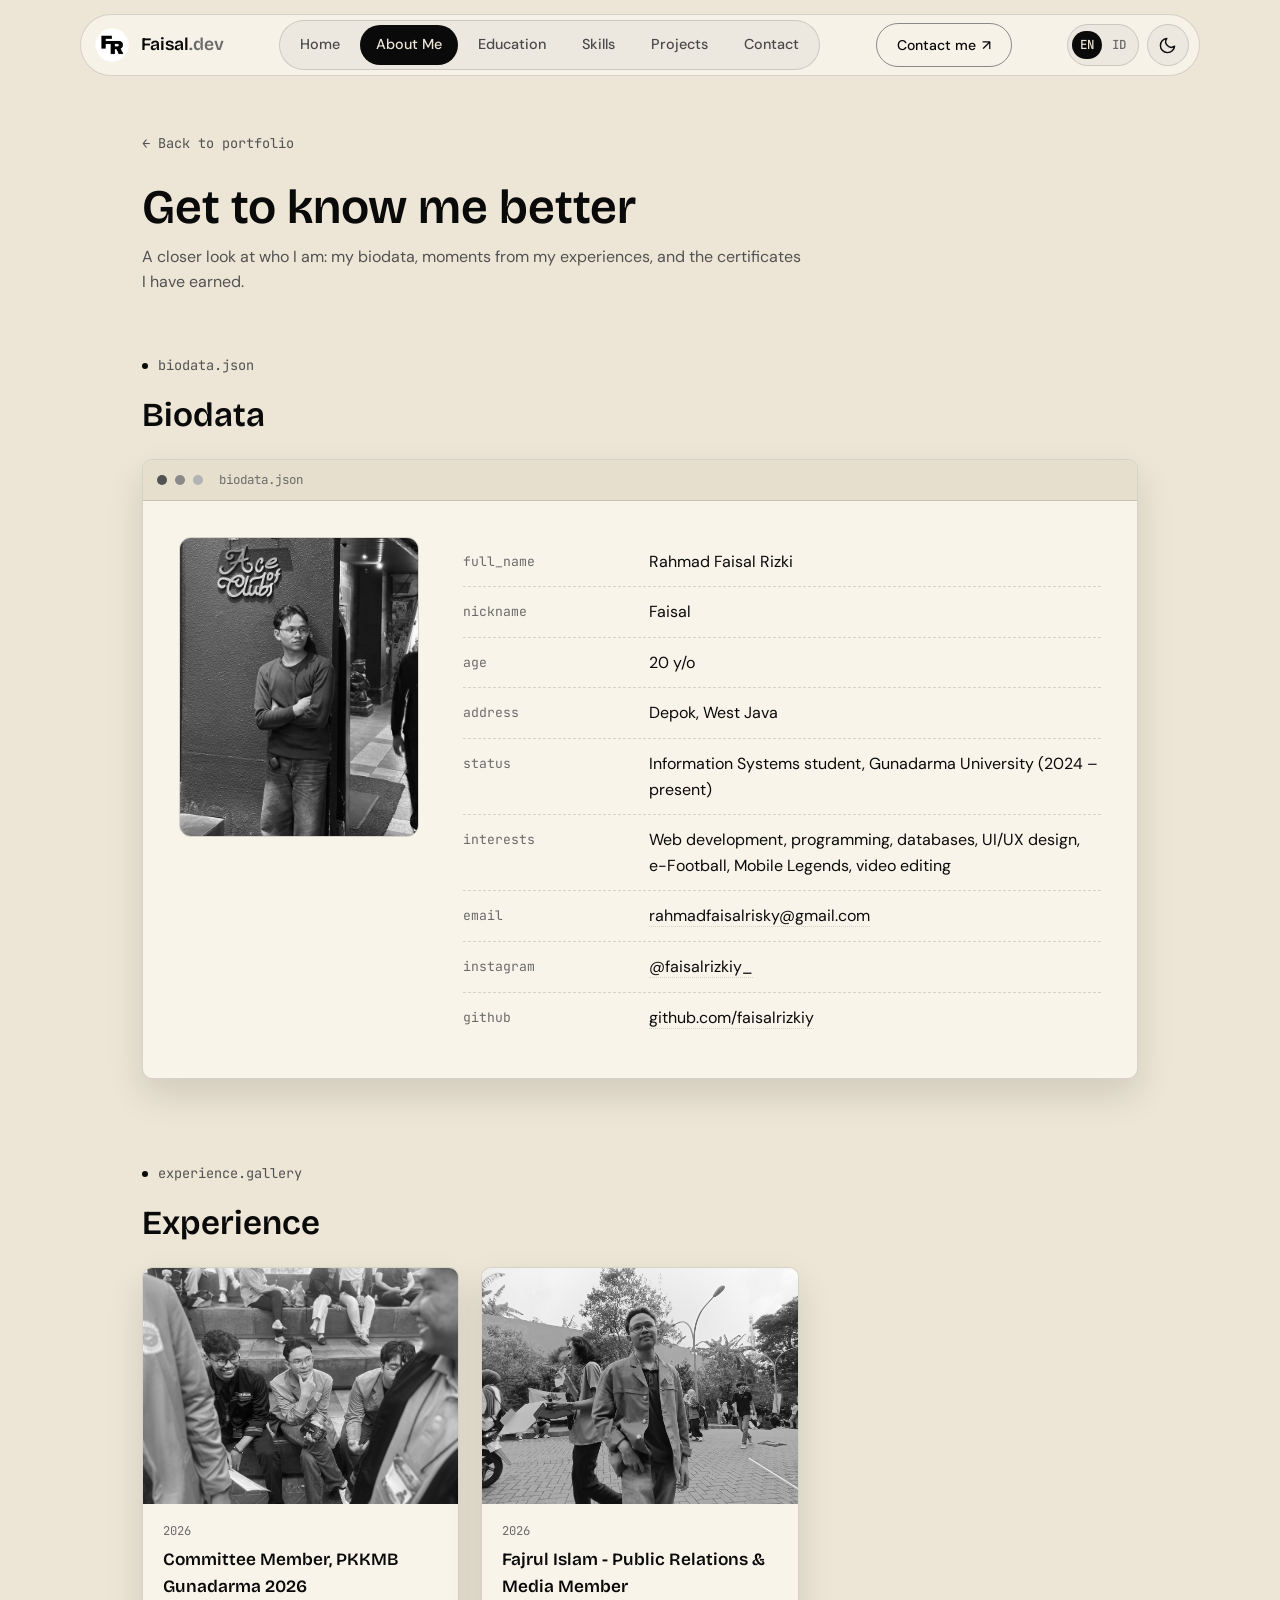
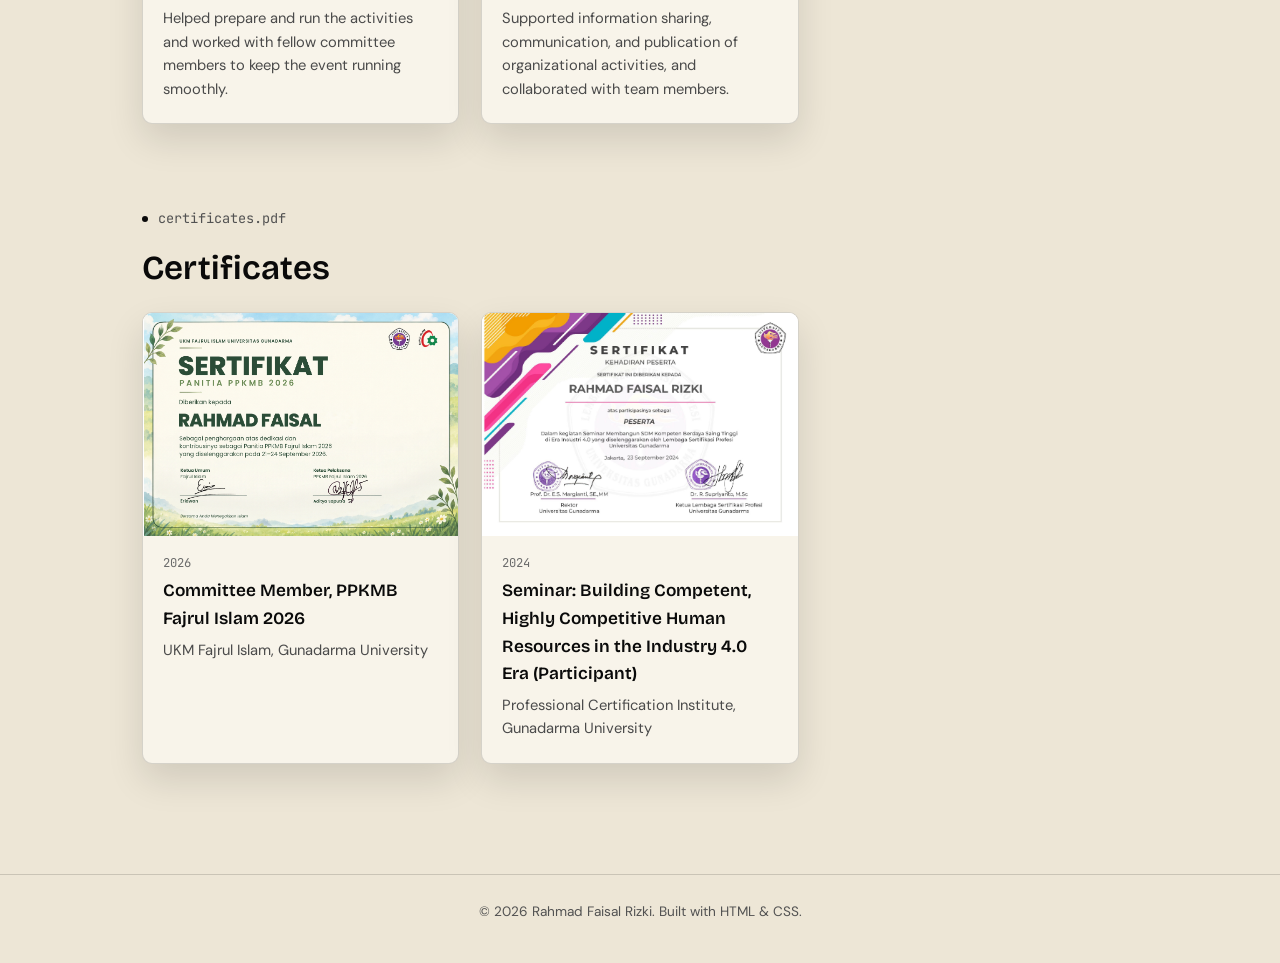
==== commit d77c714f: "Update about.html" ====
--- a/about.html
+++ b/about.html
@@ -132,7 +132,7 @@
             <div class="gallery-grid">
                 <article class="editor-card exp-card">
                     <button class="shot" type="button">
-                        <img src="img/PKKMB.jpg" alt="Experience 1" data-i18n-alt="exp1.alt" loading="lazy"
+                        <img src="img/pkkmb.jpg" alt="Experience 1" data-i18n-alt="exp1.alt" loading="lazy"
                             decoding="async">
                     </button>
                     <div class="exp-info">
@@ -348,4 +348,4 @@
     </script>
 </body>
 
-</html>+</html>
